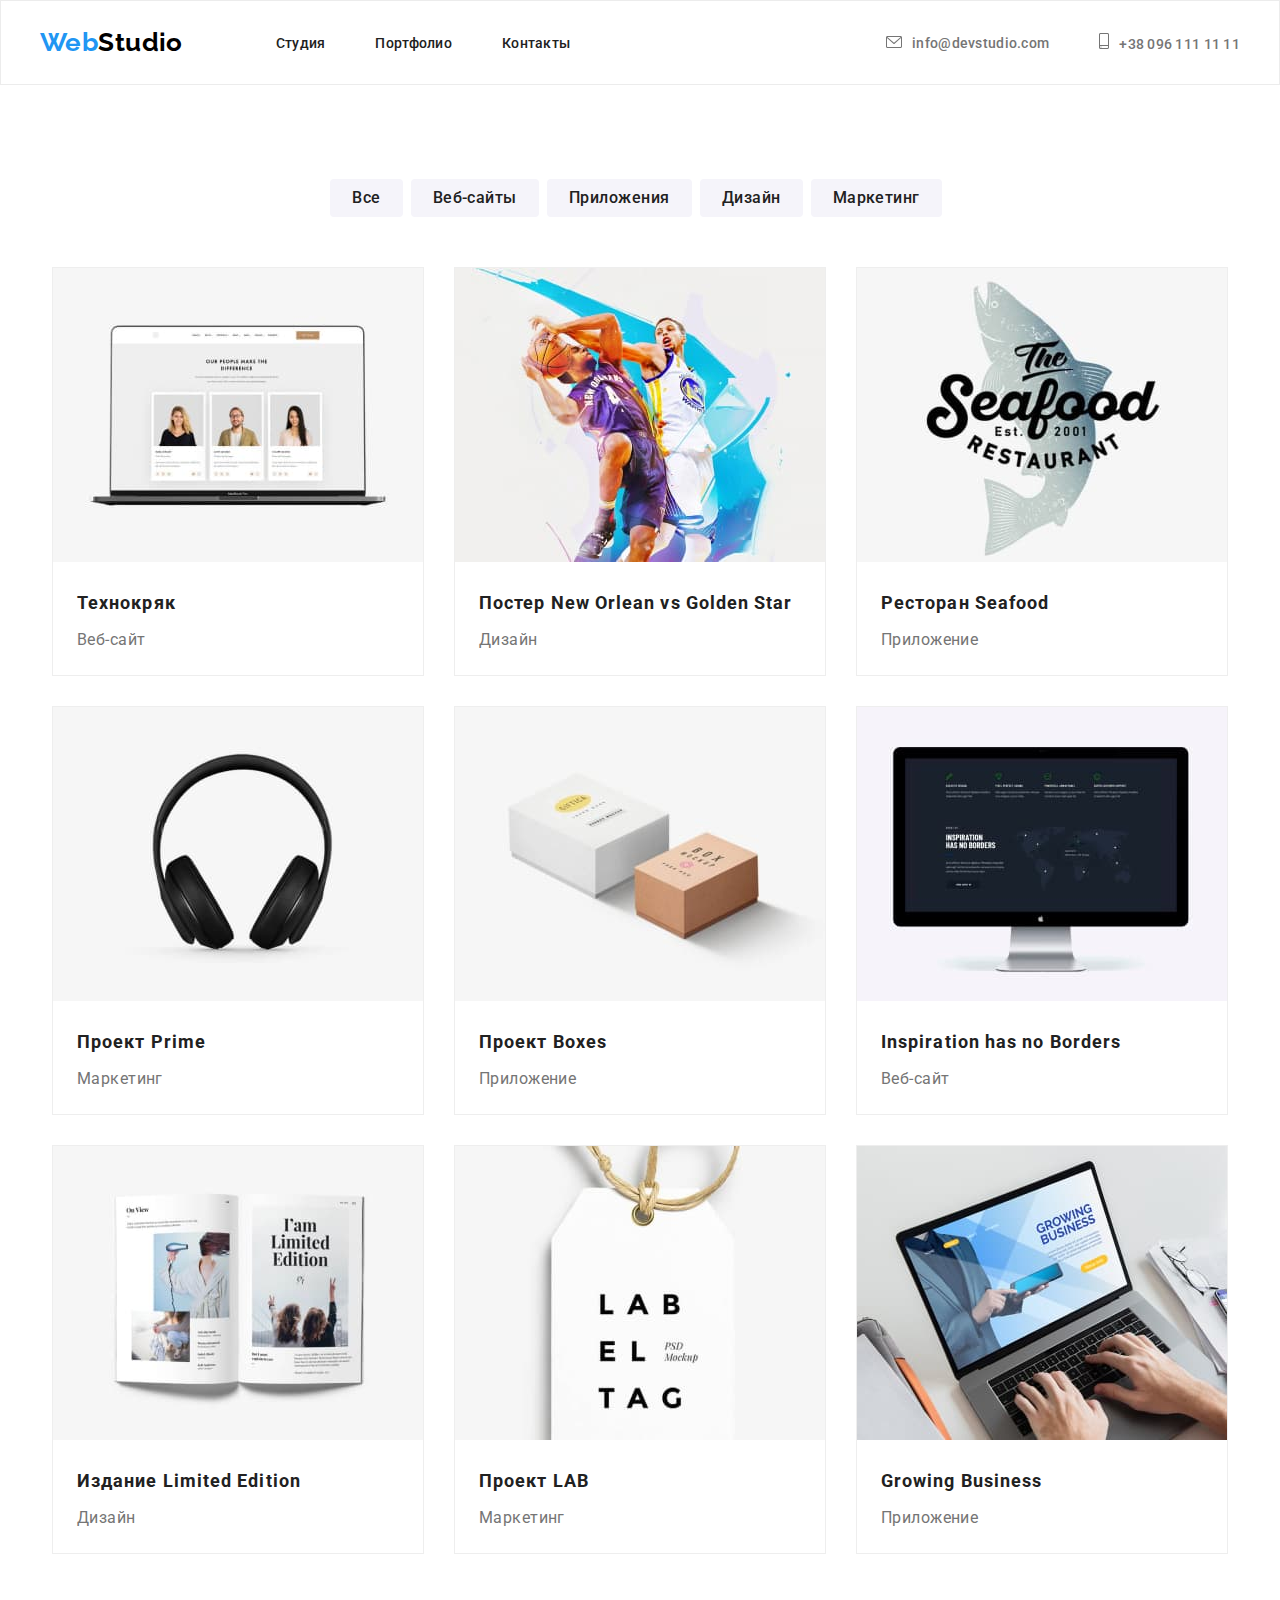
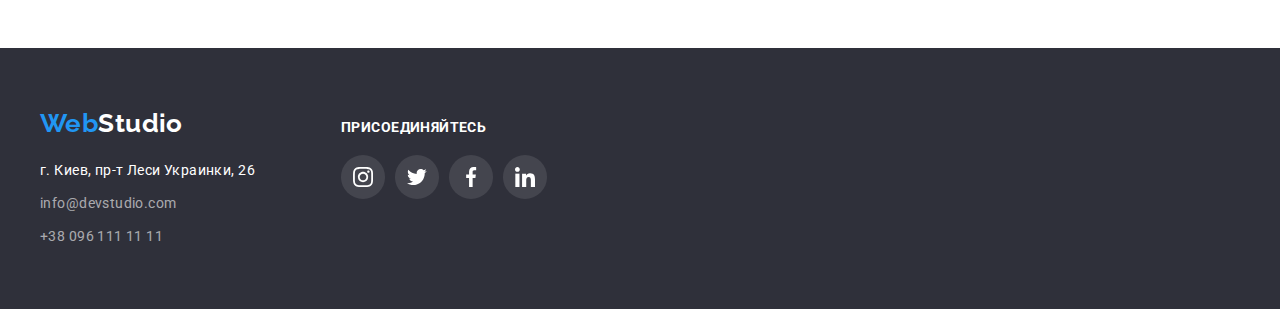
==== portfolio.html @ c5353304 "hw5" ====
<!DOCTYPE html>
<html lang="ru">
    <head>
        <meta charset="UTF-8">
        <meta http-equiv="X-UA-Compatible" content="IE=edge">
        <meta name="viewport" content="width=device-width, initial-scale=1.0">
        <title>Document</title>
        <link rel="preconnect" href="https://fonts.gstatic.com">
        <link rel="preconnect" href="https://fonts.gstatic.com">
        <link href="https://fonts.googleapis.com/css2?family=Raleway:wght@700&family=Roboto:wght@400;500;700;900&display=swap"
            rel="stylesheet">
        <link rel="stylesheet" href="./css/styles.css">
    </head>
    <body class="body">
        <header class="header">
            <div class="container">
                <nav class="main__nav">
                    <a href="/" class="logo"><span class="logo-text">Web</span>Studio</a>
                    <div>
                        <ul class="nav-list list">
                            <li class="nav__list__item">
                                <a href="./index.html" class="link">Студия</a>
                            </li>
                            <li class="nav__list__item">
                                <a href="./portfolio.html" class="link">Портфолио</a>
                            </li>
                            <li class="nav__list__item">
                                <a href="/" class="link">Контакты</a>
                            </li>
                        </ul>
                    </div>
                    <ul class="auth__nav list">
                        <li class="auth__nav__item">
                            <a href="mailto:info@devstudio.com" class="link">
                                <svg class="icon" width="16" height="12">
                                    <use href="./images/icons/sprite.svg#icon-envelope"></use>
                                </svg>info@devstudio.com</a>
                        </li>
                        <li class="auth__nav__item">
                            <a href="tel:+380961111111" class="link">
                                <svg class="icon" width="10" height="16">
                                    <use href="./images/icons/sprite.svg#icon-smartphone"></use>
                                </svg>+38 096 111 11 11</a>
                        </li>
                    </ul>
                </nav>
            </div>
        </header>
        <main>
            <section class="section">
                <div class="container portfolio__list">
                    <h1 class="portfolio-caption">Портфолио</h1>
                    <!-- Filters -->
                    <div>
                        <ul class="button__list">
                            <li class="button__list__item"><button type="button" class="button button__filter">Все</button></li>
                            <li class="button__list__item"><button type="button" class="button button__filter">Веб-сайты</button></li>
                            <li class="button__list__item"><button type="button" class="button button__filter">Приложения</button></li>
                            <li class="button__list__item"><button type="button" class="button button__filter">Дизайн</button></li>
                            <li class="button__list__item"><button type="button" class="button button__filter">Маркетинг</button></li>
                        </ul>
                    </div>
                    <!-- Projects -->
                    <div>
                        <ul class="list project__list">
                            <li class="project__card">
                                <a href="#" class="project__card__img"><img src="./images/prj1.jpg" alt="project1" width="370">
                                <div class="project__card__text">
                                    <h2 class="project__title">Технокряк</h2>
                                    <p class="project__copy">Веб-сайт</p>
                                </div>
                                </a>
                            </li>
                            <li class="project__card">
                                <a href="#" class="project__card__img"><img src="./images/prj2.jpg" alt="project2" width="370">
                                <div class="project__card__text">
                                    <h2 class="project__title">Постер New Orlean vs Golden Star</h2>
                                    <p class="project__copy">Дизайн</p>
                                </div>
                                </a>
                            </li>
                            <li class="project__card">
                                <a href="#" class="project__card__img"><img src="./images/prj3.jpg" alt="project3" width="370">
                                <div class="project__card__text">
                                    <h2 class="project__title">Ресторан Seafood</h2>
                                    <p class="project__copy">Приложение</p>
                                </div>
                                </a>
                            </li>
                            <li class="project__card">
                                <a href="#" class="project__card__img"><img src="./images/prj4.jpg" alt="project4" width="370">
                                <div class="project__card__text">
                                    <h2 class="project__title">Проект Prime</h2>
                                    <p class="project__copy">Маркетинг</p>
                                </div>
                                </a>
                            </li>
                            <li class="project__card">
                                <a href="#" class="project__card__img"><img src="./images/prj5.jpg" alt="project5" width="370">
                                <div class="project__card__text">
                                    <h2 class="project__title">Проект Boxes</h2>
                                    <p class="project__copy">Приложение</p>
                                </div>
                                </a>
                            </li>
                            <li class="project__card">
                                <a href="#" class="project__card__img"><img src="./images/prj6.jpg" alt="project6" width="370">
                                <div class="project__card__text">
                                    <h2 class="project__title">Inspiration has no Borders</h2>
                                    <p class="project__copy">Веб-сайт</p>
                                </div>
                                </a>
                            </li>
                            <li class="project__card">
                                <a href="#" class="project__card__img"><img src="./images/prj7.jpg" alt="project7" width="370">
                                <div class="project__card__text">
                                    <h2 class="project__title">Издание Limited Edition</h2>
                                    <p class="project__copy">Дизайн</p>
                                </div>
                                </a>
                            </li>
                            <li class="project__card">
                                <a href="#" class="project__card__img"><img src="./images/prj8.jpg" alt="project8" width="370">
                                <div class="project__card__text">
                                    <h2 class="project__title">Проект LAB</h2>
                                    <p class="project__copy">Маркетинг</p>
                                </div>
                                </a>
                            </li>
                            <li class="project__card">
                                <a href="#" class="project__card__img"><img src="./images/prj9.jpg" alt="project9" width="370">
                                <div class="project__card__text">
                                    <h2 class="project__title">Growing Business</h2>
                                    <p class="project__copy">Приложение</p>
                                </div>
                                </a>
                            </li>
                        </ul>
                    </div>
                </div>
            </section>
        </main>
        <footer class="footer">
            <div class="container footer-container">
                <div class="footer-address">
                    <div class="logo-footer-content">
                        <a href="/" class="logo-footer">Web<span class="studio">Studio</span></a>
                    </div>
                    <address>
                        <ul class="list">
                            <li class="address address-list">г. Киев, пр-т Леси Украинки, 26</li>
                            <li class="address-list"><a href="mailto:info@devstudio.com" class="link">info@devstudio.com</a>
                            </li>
                            <li class="address-list"><a href="tel:+380961111111" class="link">+38 096 111 11 11</a></li>
                        </ul>
                    </address>
                </div>
                <div class="footer-icons">
                    <p class="footer-title">присоединяйтесь</p>
                    <ul class="footer-list">
                        <li class="footer-item">
                            <a class="footer-link" href="">
                                <svg width="20" height="20" class="ft-icon">
                                    <use href="./images/icons/sprite.svg#icon-instagram"></use>
                                </svg>
                            </a>
                        </li>
                        <li class="footer-item">
                            <a class="footer-link" href="">
                                <svg width="20" height="20" class="ft-icon">
                                    <use href="./images/icons/sprite.svg#icon-twitter"></use>
                                </svg>
                            </a>
                        </li>
                        <li class="footer-item">
                            <a class="footer-link" href="">
                                <svg width="20" height="20" class="ft-icon">
                                    <use href="./images/icons/sprite.svg#icon-facebook"></use>
                                </svg>
                            </a>
                        </li>
                        <li class="footer-item">
                            <a class="footer-link" href="">
                                <svg width="20" height="20" class="ft-icon">
                                    <use href="./images/icons/sprite.svg#icon-linkedin1"></use>
                                </svg>
                            </a>
                        </li>
                    </ul>
                </div>
            </div>
        </footer>
    </body>
</html>
---- css/styles.css ----
:root {
  --pretty-color: #2196f3;
  --while-color: #212121;
  --white-color: #ffffff;
  --grey-color: #757575;
  --dark-grey: #2f303a;
  --soft-grey: #f5f4fa;
  --icons-grey: #afb1b8;
  --black-logo: #000000;
  --card-border-color: #eeeeee;
  --main-font: "Roboto", sans-serif;
  --logo-font: "Raleway", sans-serif;
}
/* --icons-color: rgba(175, 177, 184, 1); */
* {
  margin: 0;
  padding: 0;
  list-style: none;
}

body {
  font-family: var(--main-font);
  font-style: normal;
  color: var(--grey-color);
  font-weight: normal;
  font-size: 14px;
  letter-spacing: 0.03em;
  margin-left: auto;
  margin-right: auto;
}

a {
  text-decoration: none;
}

ul {
  list-style: none;
  padding: 0;
  margin: 0;
}

h1,
h2,
h3,
h4 {
  margin: 0;
}

p {
  margin: 0;
}
.container {
  margin: 0 auto;
  width: 1200px;
  padding-left: 15px;
  padding-right: 15px;
}
.section {
  padding: 94px 0;
}

.link {
  color: inherit;
  text-decoration: none;
}

.list {
  list-style: none;
}

/* Header */

.header {
  border: 1px solid #ececec;
}

.main__nav {
  display: flex;
  align-items: center;
}

.auth__nav {
  display: flex;
  margin-left: auto;
}
.nav-list {
  display: flex;
  margin-right: 0;
}

.nav__list__item {
  margin-right: 50px;
  padding-top: 32px;
  padding-bottom: 32px;
}
.nav__list__item:last-child {
  margin-right: 0;
}

/* .nav-list .link .current {
  color: var(--pretty-color);
  position: relative;
} */

/* .nav__list__item {
  display: inline-block;
  font-weight: 500;
  font-size: 14px;
  line-height: 1.14;
  letter-spacing: 0.02em;
  color: var(--while-color);
  padding: 30px 0;
  transition: color 250ms cubic-bezier(0.4, 0, 0.2, 1);
  position: relative;
} */

/* .current {
  color: var(--pretty-color);
}
.current::after {
  position: absolute;
  left: 0;
  bottom: -4%;
  content: "";
  width: 100%;
  border: 2px solid;
  border-radius: 2px;
  background-color: var(--pretty-color);
} */

.nav-list,
.auth__nav {
  font-size: 14px;
  line-height: 1.143;
  font-weight: 500;
  letter-spacing: 0.02em;
}

.nav-list .link {
  color: var(--while-color);
  padding-top: 32px;
  padding-bottom: 32px;
}

.auth__nav .link {
  color: inherit;
  padding-top: 32px;
  padding-bottom: 32px;
}

.auth__nav .list {
  align-items: center;
  justify-content: center;
}

.auth__nav .auth__nav__item + .auth__nav__item {
  margin-left: 50px;
}

.auth__nav__item {
  display: flex;
  align-items: center;
  justify-content: center;
}

.header .link:hover,
.header .link:focus {
  color: var(--pretty-color);
}

.logo {
  font-family: Raleway;
  font-weight: bold;
  font-size: 26px;
  line-height: 1.192;
  color: var(--black-logo);
  text-decoration: none;

  padding-right: 93px;
  padding-top: 24px;
  padding-bottom: 25px;
}

.logo-text {
  color: var(--pretty-color);
}

.icon {
  fill: currentColor;
  margin-right: 10px;
}

.link {
  position: relative;
}

.nav__list__item .link .current {
  color: #2196f3;
}
.link .current {
  color: var(--pretty-color);
}

.current::after {
  position: absolute;
  content: "";
  bottom: 0;
  left: 0;
  height: 4px;
  width: 100%;
  background-color: var(--pretty-color);
  border-radius: 2px;
}

/* .nav-list a {
  position: relative;
}

.current {
  color: var(--pretty-color);
}
.current::after {
  position: absolute;
  left: 0;
  bottom: -1%;
  content: "";
  width: 100%;
  border: 2px solid;
  border-radius: 2px;
  background-color: var(--pretty-color);
} */

/* Header */

/* Hero */

.hero {
  background-color: var(--dark-grey);
  background-image: linear-gradient(
      to right,
      rgba(48, 58, 47, 0.4),
      rgba(47, 48, 58, 0.4)
    ),
    url("../images/herobackground.jpg");
  text-align: center;
  padding: 200px 0;
  max-width: 1600px;
  margin-right: auto;
  margin-left: auto;
}

.hero__caption {
  margin-bottom: 30px;
  font-weight: 900;
  font-size: 44px;
  line-height: 1.364;
  text-align: center;
  letter-spacing: 0.06em;
  text-transform: uppercase;

  color: var(--white-color);
}

.button {
  color: inherit;
  font-family: inherit;
  font-style: inherit;
  background-color: transparent;
  border: none;
  cursor: pointer;
  padding: 10px 10px;
}

.button-hero {
  font-weight: 700;
  font-size: 16px;
  line-height: 1.875;
  letter-spacing: 0.06em;
  color: var(--white-color);
  border-radius: 4px;
  background-color: var(--pretty-color);
  display: inline-block;
  padding: 10px 32px;
}

.button-hero:hover,
.button-hero:focus {
  background-color: var(--pretty-color);
}

/* Hero */

/* Features */

.caption {
  margin-bottom: 50px;
  font-size: 36px;
  line-height: 1.667;
  color: var(--while-color);
  text-align: center;
}

.feature__list__main {
  display: flex;
  margin-left: auto;
  margin-right: auto;
}

.feature__list {
  width: 270px;
  margin-right: 30px;
}
.feature__list:nth-child(4) {
  margin-right: 0;
}

.feature__cont__icon {
  width: 270px;
  height: 120px;
  border-radius: 4px;
  margin-bottom: 30px;
  display: flex;
  justify-content: center;
  align-items: center;
  flex-direction: row;
  background: var(--soft-grey);
}

.feature__icon {
  width: 70px;
  height: 70px;
}

.feature__list__item {
  font-weight: bold;
  font-size: 14px;
  line-height: 1.143;
  text-transform: uppercase;
  letter-spacing: 0.03em;
  color: var(--while-color);
}
.feature__list__text {
  margin-top: 10px;
  font-weight: normal;
  font-size: 14px;
  line-height: 1.714;
  letter-spacing: 0.03em;
}
.features-caption {
  display: none;
}
/* Features */

/* Our work*/
.our-work-section {
  padding-top: 0;
  padding-bottom: 94px;
}

.our-work-item {
  display: flex;
  margin-left: 0;
}

.our-work-list {
  display: block;
}

.our-work-list:not(:last-child) {
  margin-right: 30px;
}

/* Our-work */

/* Our Team */
.our-team-section {
  background: var(--soft-grey);
}

.team__list {
  display: flex;
  background: var(--soft-grey);
}

.team__card:not(:last-child) {
  margin-right: 30px;
}

.card__title {
  margin-bottom: 10px;
  font-weight: 500;
  font-size: 16px;
  line-height: 1.188;
  text-align: center;
  color: var(--while-color);
}
.team__card {
  background: var(--white-color);
  box-shadow: 0px 1px 3px rgba(0, 0, 0, 0.12), 0px 1px 1px rgba(0, 0, 0, 0.14),
    0px 2px 1px rgba(0, 0, 0, 0.2);
  border-radius: 0px 0px 4px 4px;
}

.card__copy {
  font-size: 16px;
  line-height: 1.188;
  text-align: center;
  color: var(--grey-color);
}

.card__text {
  padding-top: 30px;
}

.our-team-icon {
  display: flex;
  justify-content: center;
  margin-top: 16px;
  padding-bottom: 30px;
  padding-left: 32px;
  padding-right: 32px;
}

.our-team-icon-item {
  fill: #afb1b8;
  justify-content: center;
  align-items: center;
  width: 44px;
  height: 44px;
  border-radius: 50%;
  cursor: pointer;
}

.our-team-icon-item:not(:last-child) {
  margin-right: 10px;
}

.icon-link {
  width: 44px;
  height: 44px;
  padding: 12px;
  border-radius: 50%;
  display: flex;
  justify-content: center;
  align-items: center;
}

.icon-link-item {
  width: 20px;
  height: 20px;
  fill: rgb(175 177 184);
}

.team-icon {
  width: 20px;
  height: 20px;
  fill: var(--icons-color);
}

.our-team-icon .icon-link:hover,
.our-team-icon .icon-link:focus {
  background-color: var(--pretty-color);
  fill: var(--white-color);
}

/* Our Team */

/* Regular clients */
.clients-list {
  display: flex;
  justify-content: center;
  align-items: center;
}

.clients-list-item {
  width: 170px;
  height: 98px;
  margin-right: 30px;
}

.clients-list-item:last-child {
  margin-right: 0;
}

.clients-list-link {
  display: flex;
  fill: var(--icons-grey);
  border: 1px solid #afb1b8;
  border-radius: 4px;
}

.client-logo {
  fill: var(--icons-grey);
  width: 106px;
  margin: 16px 32px;
}

.clients-list-link:hover,
.clients-list-link:focus {
  border-color: var(--pretty-color);
}

.clients-list-item a:hover svg,
.clients-list-item a:focus svg {
  color: var(--pretty-color);
  fill: var(--pretty-color);
}

/* Regular clients */

/* Footer */

.footer {
  background: var(--dark-grey);
  padding-top: 60px;
  padding-bottom: 60px;
  display: block;
}

.footer-container {
  display: flex;
  align-items: baseline;
}

.footer-address {
  display: block;
  width: 231px;
}

.logo-footer {
  font-family: Raleway;
  font-weight: bold;
  font-size: 26px;
  line-height: 31px;
  color: var(--pretty-color);
  text-decoration: none;
}
.logo-footer-content {
  margin-bottom: 20px;
}

.address-list {
  margin-bottom: 9px;
}

.address-list:last-child {
  margin-bottom: 0;
}

.studio {
  color: var(--white-color);
}

.address {
  font-style: normal;
  line-height: 1.714;
  color: var(--white-color);
}

.footer .link {
  font-style: normal;
  font-weight: normal;
  font-size: 14px;
  line-height: 1.714;
  color: rgba(255, 255, 255, 0.6);
}

.footer-icons .footer-title {
  font-weight: bold;
  font-size: 14px;
  line-height: 1.142;
  letter-spacing: 0.03em;
  text-transform: uppercase;
  color: var(--white-color);
}

.footer-icons .footer-list {
  display: flex;
  margin-top: 20px;
  width: 206px;
}

.footer-icons {
  margin-left: 70px;
}

.footer-link {
  background: rgba(255, 255, 255, 0.1);
}

.footer-item:not(:last-child) {
  margin-right: 10px;
}

.footer-icons .footer-link {
  display: flex;
  justify-content: center;
  align-items: center;
  width: 44px;
  height: 44px;
  border-radius: 50%;
}
.ft-icon {
  fill: var(--white-color);
}

.footer-list .footer-link:hover,
.footer-list .footer-link:focus {
  background-color: var(--pretty-color);
}

/* Footer */

/* portfolio */
.portfolio-caption {
  display: none;
}

/* filters */

.button__list {
  display: flex;
  justify-content: center;
  flex-wrap: wrap;
  margin-bottom: 50px;
}
.button__list__item {
  margin-right: 8px;
}

.button__list:nth-child(3n) {
  margin-right: 0;
}

.button__filter {
  padding: 6px 22px;
  font-weight: 500;
  font-size: 16px;
  line-height: 1.625;
  letter-spacing: 0.03em;
  background-color: var(--soft-grey);
  border-radius: 4px;
  color: var(--while-color);
}

.button__filter:hover,
.button__filter:focus {
  color: var(--white-color);
  background-color: var(--pretty-color);
  box-shadow: 0px 3px 1px rgba(0, 0, 0, 0.1), 0px 1px 2px rgba(0, 0, 0, 0.08),
    0px 2px 2px rgba(0, 0, 0, 0.12);
  filter: drop-shadow(0px 4px 4px rgba(0, 0, 0, 0.25));
}

/* Filters */

/* projects */

.project__list {
  display: flex;
  flex-wrap: wrap;
  justify-content: center;
}
.project__card {
  width: 370px;
  margin-right: 30px;
  margin-bottom: 30px;
  background: var(--white-color);
  border: 1px solid var(--card-border-color);
}
.project__card:hover,
.project__card:focus {
  box-shadow: 0px 1px 1px rgba(0, 0, 0, 0.12), 0px 4px 4px rgba(0, 0, 0, 0.06),
    1px 4px 6px rgba(0, 0, 0, 0.16);
}

.project__card:nth-child(-n + 3) {
  margin-top: 0;
}

.project__card:nth-child(3n) {
  margin-right: 0;
}

.project__card:nth-last-child(-n + 3) {
  margin-bottom: 0;
}

.project__title {
  font-weight: bold;
  font-size: 18px;
  line-height: 2;
  letter-spacing: 0.06em;
  color: var(--while-color);
}

.project__copy {
  margin-top: 4px;
  font-size: 16px;
  line-height: 1.875;
  color: var(--grey-color);
}

.project__card__text {
  align-items: center;
  padding: 20px 24px;
}

/* projects */

/* portfolio */
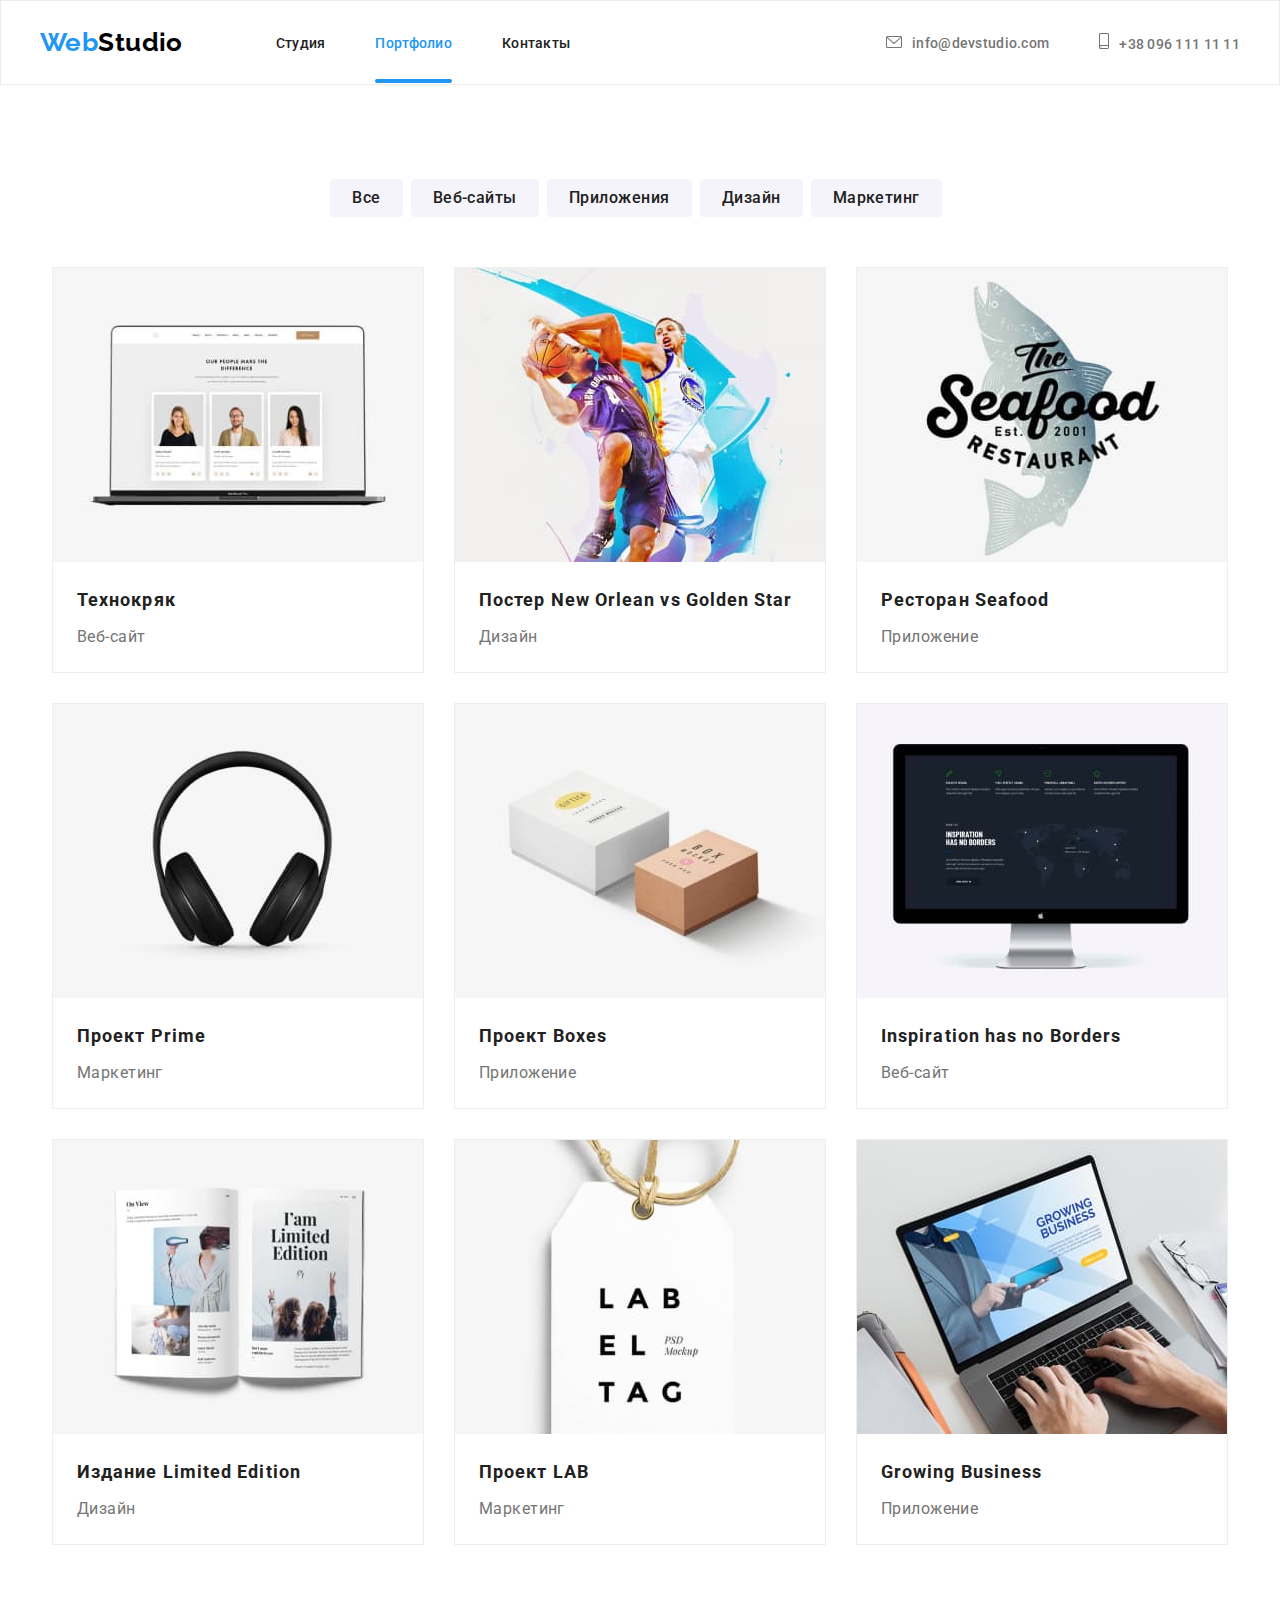
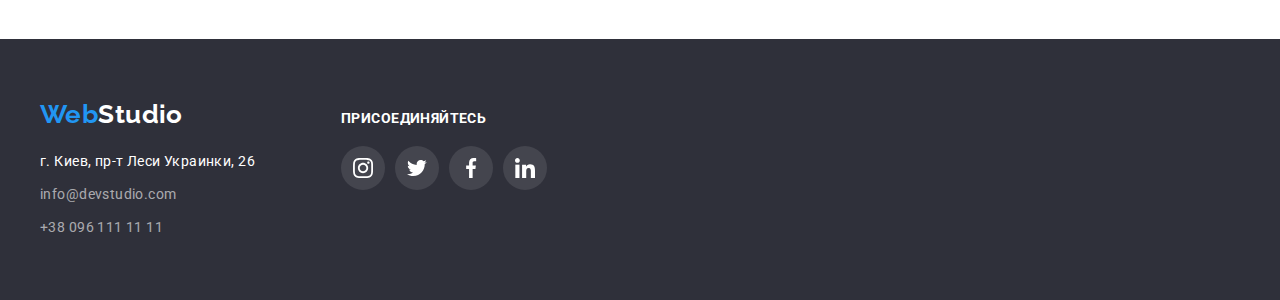
==== commit d63aaaec: "hw5" ====
--- a/portfolio.html
+++ b/portfolio.html
@@ -22,7 +22,7 @@
                                 <a href="./index.html" class="link">Студия</a>
                             </li>
                             <li class="nav__list__item">
-                                <a href="./portfolio.html" class="link">Портфолио</a>
+                                <a href="./portfolio.html" class="link current">Портфолио</a>
                             </li>
                             <li class="nav__list__item">
                                 <a href="/" class="link">Контакты</a>
@@ -64,15 +64,31 @@
                     <div>
                         <ul class="list project__list">
                             <li class="project__card">
-                                <a href="#" class="project__card__img"><img src="./images/prj1.jpg" alt="project1" width="370">
-                                <div class="project__card__text">
-                                    <h2 class="project__title">Технокряк</h2>
-                                    <p class="project__copy">Веб-сайт</p>
-                                </div>
-                                </a>
-                            </li>
-                            <li class="project__card">
-                                <a href="#" class="project__card__img"><img src="./images/prj2.jpg" alt="project2" width="370">
+                                <a href="#" class="project__link">
+                                    <div class="box">
+                                        <img src="./images/prj1.jpg" alt="project1" width="370">
+                                        <div class="overlay">
+                                            <p class="overlay-text">Технокряк это современная площадка распространения коронавируса. Компании используют эту
+                                                        платформу для цифрового
+                                                        шпионажа и атак на защищённые сервера конкурентов.</p>
+                                        </div>
+                                    </div>
+                                    <div class="project__card__text">
+                                        <h2 class="project__title">Технокряк</h2>
+                                        <p class="project__copy">Веб-сайт</p>
+                                    </div>
+                                </a>
+                            </li>
+                            <li class="project__card">
+                                <a href="#" class="project__link">
+                                    <div class="box">
+                                    <img src="./images/prj2.jpg" alt="project2" width="370">
+                                    <div class="overlay">
+                                        <p class="overlay-text">Технокряк это современная площадка распространения коронавируса. Компании используют эту
+                                            платформу для цифрового
+                                            шпионажа и атак на защищённые сервера конкурентов.</p>
+                                    </div>
+                                </div>
                                 <div class="project__card__text">
                                     <h2 class="project__title">Постер New Orlean vs Golden Star</h2>
                                     <p class="project__copy">Дизайн</p>
@@ -80,7 +96,14 @@
                                 </a>
                             </li>
                             <li class="project__card">
-                                <a href="#" class="project__card__img"><img src="./images/prj3.jpg" alt="project3" width="370">
+                                <a href="#" class="project__link"><div class="box">
+                                    <img src="./images/prj3.jpg" alt="project3" width="370">
+                                    <div class="overlay">
+                                        <p class="overlay-text">Технокряк это современная площадка распространения коронавируса. Компании используют эту
+                                            платформу для цифрового
+                                            шпионажа и атак на защищённые сервера конкурентов.</p>
+                                    </div>
+                                </div>
                                 <div class="project__card__text">
                                     <h2 class="project__title">Ресторан Seafood</h2>
                                     <p class="project__copy">Приложение</p>
@@ -88,7 +111,14 @@
                                 </a>
                             </li>
                             <li class="project__card">
-                                <a href="#" class="project__card__img"><img src="./images/prj4.jpg" alt="project4" width="370">
+                                <a href="#" class="project__link"><div class="box">
+                                    <img src="./images/prj4.jpg" alt="project4" width="370">
+                                    <div class="overlay">
+                                        <p class="overlay-text">Технокряк это современная площадка распространения коронавируса. Компании используют эту
+                                            платформу для цифрового
+                                            шпионажа и атак на защищённые сервера конкурентов.</p>
+                                    </div>
+                                </div>
                                 <div class="project__card__text">
                                     <h2 class="project__title">Проект Prime</h2>
                                     <p class="project__copy">Маркетинг</p>
@@ -96,7 +126,14 @@
                                 </a>
                             </li>
                             <li class="project__card">
-                                <a href="#" class="project__card__img"><img src="./images/prj5.jpg" alt="project5" width="370">
+                                <a href="#" class="project__link"><div class="box">
+                                    <img src="./images/prj5.jpg" alt="project5" width="370">
+                                    <div class="overlay">
+                                        <p class="overlay-text">Технокряк это современная площадка распространения коронавируса. Компании используют эту
+                                            платформу для цифрового
+                                            шпионажа и атак на защищённые сервера конкурентов.</p>
+                                    </div>
+                                </div>
                                 <div class="project__card__text">
                                     <h2 class="project__title">Проект Boxes</h2>
                                     <p class="project__copy">Приложение</p>
@@ -104,7 +141,14 @@
                                 </a>
                             </li>
                             <li class="project__card">
-                                <a href="#" class="project__card__img"><img src="./images/prj6.jpg" alt="project6" width="370">
+                                <a href="#" class="project__link"><div class="box">
+                                    <img src="./images/prj6.jpg" alt="project6" width="370">
+                                    <div class="overlay">
+                                        <p class="overlay-text">Технокряк это современная площадка распространения коронавируса. Компании используют эту
+                                            платформу для цифрового
+                                            шпионажа и атак на защищённые сервера конкурентов.</p>
+                                    </div>
+                                </div>
                                 <div class="project__card__text">
                                     <h2 class="project__title">Inspiration has no Borders</h2>
                                     <p class="project__copy">Веб-сайт</p>
@@ -112,7 +156,14 @@
                                 </a>
                             </li>
                             <li class="project__card">
-                                <a href="#" class="project__card__img"><img src="./images/prj7.jpg" alt="project7" width="370">
+                                <a href="#" class="project__link"><div class="box">
+                                    <img src="./images/prj7.jpg" alt="project7" width="370">
+                                    <div class="overlay">
+                                        <p class="overlay-text">Технокряк это современная площадка распространения коронавируса. Компании используют эту
+                                            платформу для цифрового
+                                            шпионажа и атак на защищённые сервера конкурентов.</p>
+                                    </div>
+                                </div>
                                 <div class="project__card__text">
                                     <h2 class="project__title">Издание Limited Edition</h2>
                                     <p class="project__copy">Дизайн</p>
@@ -120,7 +171,14 @@
                                 </a>
                             </li>
                             <li class="project__card">
-                                <a href="#" class="project__card__img"><img src="./images/prj8.jpg" alt="project8" width="370">
+                                <a href="#" class="project__link"><div class="box">
+                                    <img src="./images/prj8.jpg" alt="project8" width="370">
+                                    <div class="overlay">
+                                        <p class="overlay-text">Технокряк это современная площадка распространения коронавируса. Компании используют эту
+                                            платформу для цифрового
+                                            шпионажа и атак на защищённые сервера конкурентов.</p>
+                                    </div>
+                                </div>
                                 <div class="project__card__text">
                                     <h2 class="project__title">Проект LAB</h2>
                                     <p class="project__copy">Маркетинг</p>
@@ -128,7 +186,14 @@
                                 </a>
                             </li>
                             <li class="project__card">
-                                <a href="#" class="project__card__img"><img src="./images/prj9.jpg" alt="project9" width="370">
+                                <a href="#" class="project__link"><div class="box">
+                                    <img src="./images/prj9.jpg" alt="project9" width="370">
+                                    <div class="overlay">
+                                        <p class="overlay-text">Технокряк это современная площадка распространения коронавируса. Компании используют эту
+                                            платформу для цифрового
+                                            шпионажа и атак на защищённые сервера конкурентов.</p>
+                                    </div>
+                                </div>
                                 <div class="project__card__text">
                                     <h2 class="project__title">Growing Business</h2>
                                     <p class="project__copy">Приложение</p>
@@ -190,5 +255,6 @@
                 </div>
             </div>
         </footer>
+        <script src="./js/modal.js"></script>
     </body>
 </html>--- a/css/styles.css
+++ b/css/styles.css
@@ -166,6 +166,8 @@
 .header .link:hover,
 .header .link:focus {
   color: var(--pretty-color);
+  transition: color 250ms cubic-bezier(0.4, 0, 0.2, 1),
+    background-color 250ms cubic-bezier(0.4, 0, 0.2, 1);
 }
 
 .logo {
@@ -194,10 +196,7 @@
   position: relative;
 }
 
-.nav__list__item .link .current {
-  color: #2196f3;
-}
-.link .current {
+.nav__list__item .link.current {
   color: var(--pretty-color);
 }
 
@@ -211,24 +210,6 @@
   background-color: var(--pretty-color);
   border-radius: 2px;
 }
-
-/* .nav-list a {
-  position: relative;
-}
-
-.current {
-  color: var(--pretty-color);
-}
-.current::after {
-  position: absolute;
-  left: 0;
-  bottom: -1%;
-  content: "";
-  width: 100%;
-  border: 2px solid;
-  border-radius: 2px;
-  background-color: var(--pretty-color);
-} */
 
 /* Header */
 
@@ -286,6 +267,58 @@
 .button-hero:hover,
 .button-hero:focus {
   background-color: var(--pretty-color);
+  transition: color 250ms cubic-bezier(0.4, 0, 0.2, 1),
+    background-color 250ms cubic-bezier(0.4, 0, 0.2, 1);
+}
+
+.backdrop {
+  position: fixed;
+  top: 0;
+  left: 0;
+  width: 100%;
+  height: 100%;
+  background: rgba(0, 0, 0, 0.2);
+  z-index: 2;
+  opacity: 1;
+  transition: opacity 250ms cubic-bezier(0.4, 0, 0.2, 1),
+    visibility 500ms cubic-bezier(0.075, 0.82, 0.165, 1);
+}
+
+.modal {
+  position: absolute;
+  top: 50%;
+  left: 50%;
+  transform: translate(-50%, -50%);
+  width: 528px;
+  height: 581px;
+  background-color: var(--white-color);
+  padding: 9px;
+}
+
+.backdrop.is-hidden {
+  visibility: hidden;
+  pointer-events: none;
+  opacity: 0;
+}
+
+.close-button {
+  position: absolute;
+  right: 8px;
+  top: 8px;
+  display: flex;
+  justify-content: center;
+  align-items: center;
+  width: 30px;
+  height: 30px;
+  border: 1px solid rgba(0, 0, 0, 0.1);
+  border-radius: 50%;
+  cursor: pointer;
+  background-color: var(--background-color);
+  transition: border-color 250ms cubic-bezier(0.4, 0, 0.2, 1);
+}
+
+.close {
+  fill: var(--while-color);
 }
 
 /* Hero */
@@ -364,12 +397,36 @@
 
 .our-work-list {
   display: block;
+  position: relative;
 }
 
 .our-work-list:not(:last-child) {
   margin-right: 30px;
 }
 
+.our-work-img {
+  display: block;
+}
+
+.proccess.text {
+  font-weight: 700;
+  font-size: 14px;
+  line-height: 1.14;
+  text-align: center;
+  text-transform: uppercase;
+  position: absolute;
+  left: 0;
+  bottom: 0;
+  width: 100%;
+  height: 70px;
+  display: flex;
+  justify-content: center;
+  align-items: center;
+  padding-left: 15px;
+  padding-right: 15px;
+  color: var(--white-color);
+  background-color: rgba(47, 48, 58, 0.8);
+}
 /* Our-work */
 
 /* Our Team */
@@ -461,6 +518,8 @@
 .our-team-icon .icon-link:focus {
   background-color: var(--pretty-color);
   fill: var(--white-color);
+  transition: color 250ms cubic-bezier(0.4, 0, 0.2, 1),
+    background-color 250ms cubic-bezier(0.4, 0, 0.2, 1);
 }
 
 /* Our Team */
@@ -498,12 +557,16 @@
 .clients-list-link:hover,
 .clients-list-link:focus {
   border-color: var(--pretty-color);
+  transition: color 250ms cubic-bezier(0.4, 0, 0.2, 1),
+    background-color 250ms cubic-bezier(0.4, 0, 0.2, 1);
 }
 
 .clients-list-item a:hover svg,
 .clients-list-item a:focus svg {
   color: var(--pretty-color);
   fill: var(--pretty-color);
+  transition: color 250ms cubic-bezier(0.4, 0, 0.2, 1),
+    background-color 250ms cubic-bezier(0.4, 0, 0.2, 1);
 }
 
 /* Regular clients */
@@ -607,6 +670,8 @@
 .footer-list .footer-link:hover,
 .footer-list .footer-link:focus {
   background-color: var(--pretty-color);
+  transition: color 250ms cubic-bezier(0.4, 0, 0.2, 1),
+    background-color 250ms cubic-bezier(0.4, 0, 0.2, 1);
 }
 
 /* Footer */
@@ -650,6 +715,8 @@
   box-shadow: 0px 3px 1px rgba(0, 0, 0, 0.1), 0px 1px 2px rgba(0, 0, 0, 0.08),
     0px 2px 2px rgba(0, 0, 0, 0.12);
   filter: drop-shadow(0px 4px 4px rgba(0, 0, 0, 0.25));
+  transition: color 250ms cubic-bezier(0.4, 0, 0.2, 1),
+    background-color 250ms cubic-bezier(0.4, 0, 0.2, 1);
 }
 
 /* Filters */
@@ -672,6 +739,8 @@
 .project__card:focus {
   box-shadow: 0px 1px 1px rgba(0, 0, 0, 0.12), 0px 4px 4px rgba(0, 0, 0, 0.06),
     1px 4px 6px rgba(0, 0, 0, 0.16);
+  transition: color 250ms cubic-bezier(0.4, 0, 0.2, 1),
+    background-color 250ms cubic-bezier(0.4, 0, 0.2, 1);
 }
 
 .project__card:nth-child(-n + 3) {
@@ -706,6 +775,49 @@
   padding: 20px 24px;
 }
 
+.box {
+  position: relative;
+  overflow: hidden;
+}
+
+img {
+  display: block;
+  max-width: 370px;
+}
+
+.overlay {
+  position: absolute;
+  content: "";
+  top: 0;
+  left: 0;
+  width: 370px;
+  height: 294px;
+  background-color: rgba(33, 150, 243, 0.9);
+  transform: translateY(100%);
+  transition: transform 250ms cubic-bezier(0.4, 0, 0.2, 1);
+}
+
+.overlay-text {
+  position: absolute;
+  transform: translate(-50%, -50%);
+  top: 50%;
+  left: 50%;
+  display: flex;
+  justify-content: center;
+  width: 322px;
+  height: 168px;
+  align-items: center;
+  margin: 0;
+  color: var(--white-color);
+  font-size: 18px;
+  line-height: 1.56;
+}
+
+.project__link:hover .overlay,
+.project__link:focus .overlay {
+  transform: translateY(0);
+}
+
 /* projects */
 
 /* portfolio */
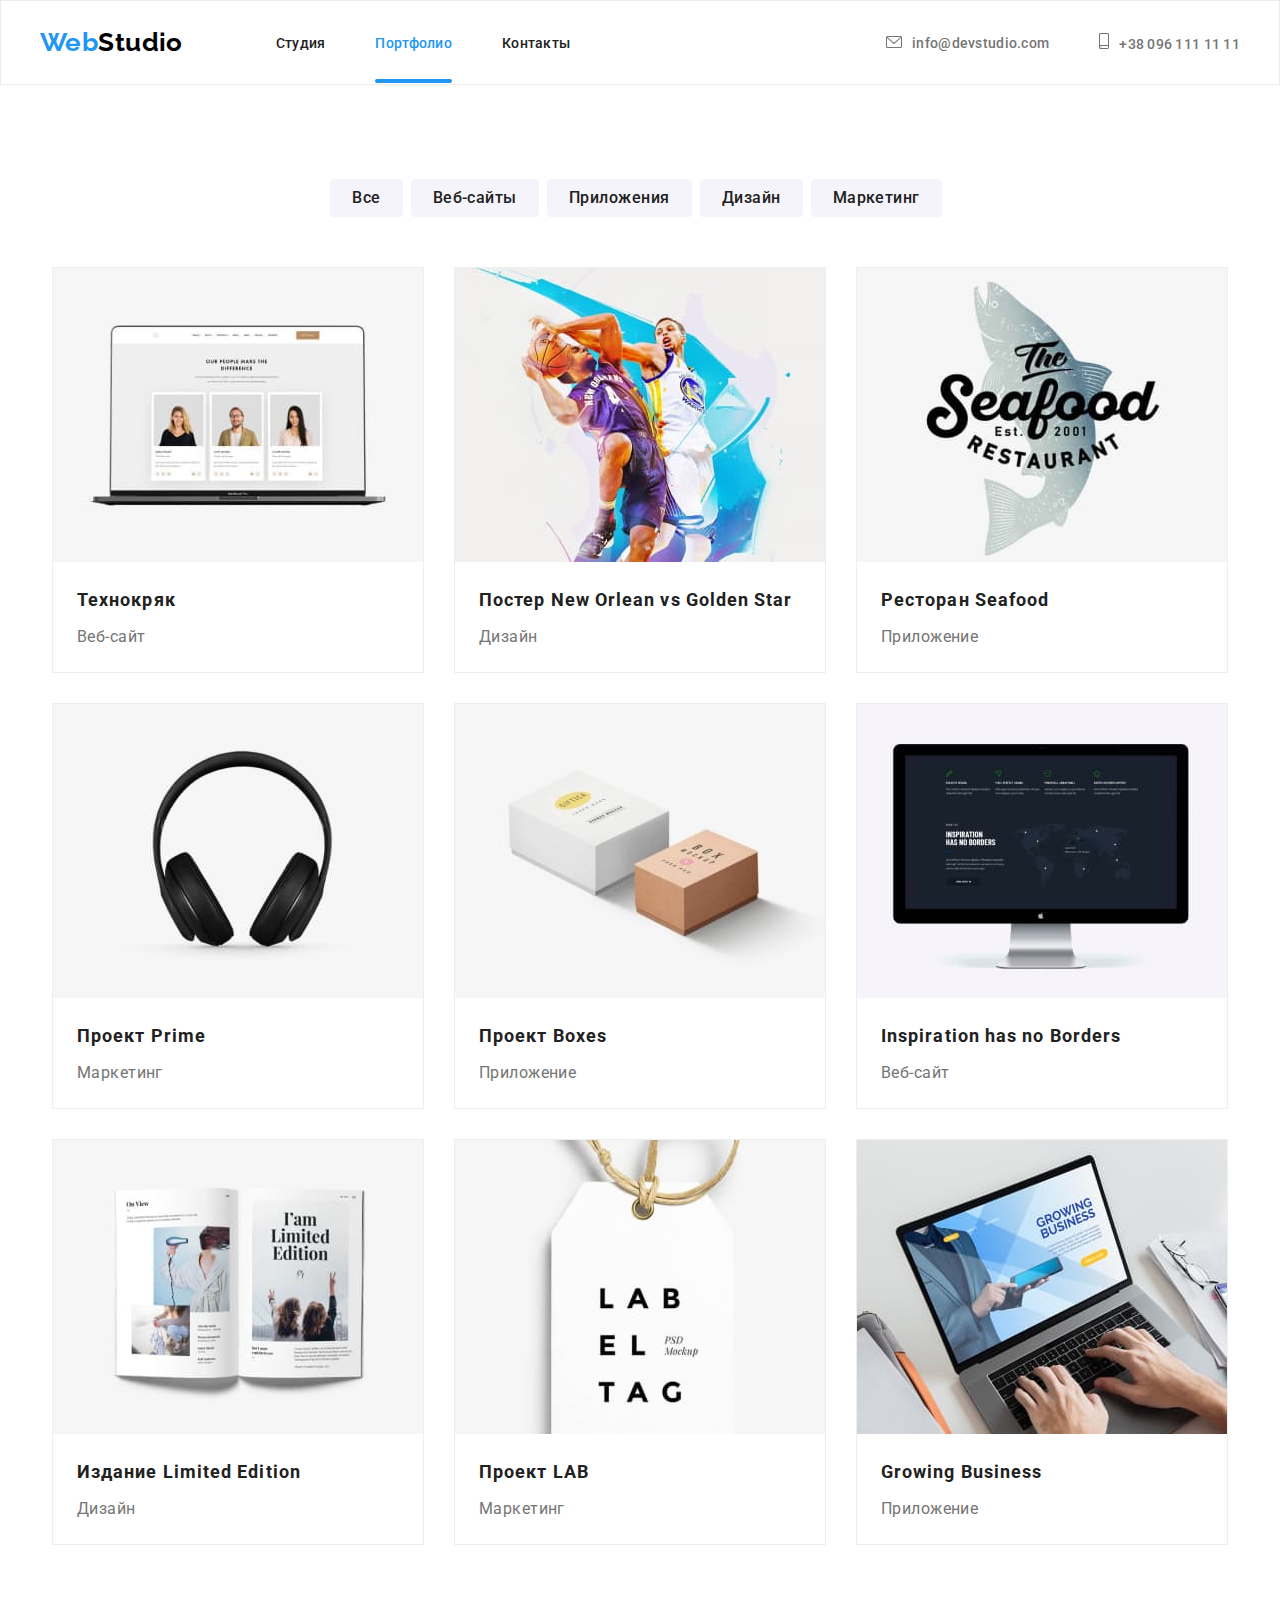
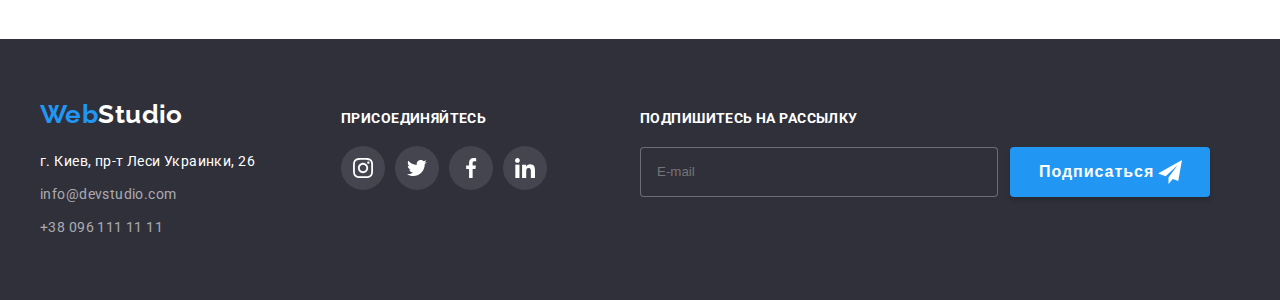
==== commit c939c473: "hw-6" ====
--- a/portfolio.html
+++ b/portfolio.html
@@ -253,6 +253,13 @@
                         </li>
                     </ul>
                 </div>
+                <div class="subscription">
+                    <p>Подпишитесь на рассылку</p>
+                    <form class="form-subscription">
+                        <input class="subscription-mail" type="email" name="email" placeholder="E-mail">
+                        <button class="subscription-btn" type="submit">Подписаться</button>
+                    </form>
+                </div>
             </div>
         </footer>
         <script src="./js/modal.js"></script>
--- a/css/styles.css
+++ b/css/styles.css
@@ -11,7 +11,7 @@
   --main-font: "Roboto", sans-serif;
   --logo-font: "Raleway", sans-serif;
 }
-/* --icons-color: rgba(175, 177, 184, 1); */
+
 * {
   margin: 0;
   padding: 0;
@@ -95,6 +95,54 @@
 }
 .nav__list__item:last-child {
   margin-right: 0;
+}
+
+.nav__list__item .link {
+  transition: color 250ms cubic-bezier(0.4, 0, 0.2, 1);
+}
+
+.auth__nav__item .link {
+  transition: color 250ms cubic-bezier(0.4, 0, 0.2, 1);
+}
+
+.button-hero {
+  transition: color 250ms cubic-bezier(0.4, 0, 0.2, 1);
+}
+
+.icon-link {
+  transition: background-color 250ms cubic-bezier(0.4, 0, 0.2, 1),
+    fill 250ms cubic-bezier(0.4, 0, 0.2, 1);
+}
+
+.button__filter {
+  transition: color 250ms cubic-bezier(0.4, 0, 0.2, 1),
+    background-color 250ms cubic-bezier(0.4, 0, 0.2, 1),
+    box-shadow 250ms cubic-bezier(0.4, 0, 0.2, 1);
+}
+
+.project__link {
+  transition: box-shadow 250ms cubic-bezier(0.4, 0, 0.2, 1);
+}
+
+.address-list .link {
+  transition: box-shadow 5550ms cubic-bezier(0.4, 0, 0.2, 1);
+}
+
+.footer-link {
+  transition-property: background-color, fill;
+  transition-duration: 250ms;
+  transition-timing-function: cubic-bezier(0.4, 0, 0.2, 1);
+}
+
+.ft-icon {
+  transition: box-shadow 250ms cubic-bezier(0.4, 0, 0.2, 1);
+}
+
+.button-hero:hover,
+.button-hero:focus {
+  background-color: #188ce8;
+  box-shadow: 0px 3px 1px rgb(0 0 0 / 10%), 0px 1px 2px rgb(0 0 0 / 8%),
+    0px 2px 2px rgb(0 0 0 / 12%);
 }
 
 /* .nav-list .link .current {
@@ -166,8 +214,6 @@
 .header .link:hover,
 .header .link:focus {
   color: var(--pretty-color);
-  transition: color 250ms cubic-bezier(0.4, 0, 0.2, 1),
-    background-color 250ms cubic-bezier(0.4, 0, 0.2, 1);
 }
 
 .logo {
@@ -264,13 +310,6 @@
   padding: 10px 32px;
 }
 
-.button-hero:hover,
-.button-hero:focus {
-  background-color: var(--pretty-color);
-  transition: color 250ms cubic-bezier(0.4, 0, 0.2, 1),
-    background-color 250ms cubic-bezier(0.4, 0, 0.2, 1);
-}
-
 .backdrop {
   position: fixed;
   top: 0;
@@ -288,11 +327,26 @@
   position: absolute;
   top: 50%;
   left: 50%;
-  transform: translate(-50%, -50%);
   width: 528px;
   height: 581px;
-  background-color: var(--white-color);
-  padding: 9px;
+  padding: 40px;
+  background: var(--white-color);
+  box-shadow: 0px 1px 3px rgb(0 0 0 / 12%), 0px 1px 1px rgb(0 0 0 / 14%),
+    0px 2px 1px rgb(0 0 0 / 20%);
+  border-radius: 4px;
+  transform: translate(-50%, -50%) scale(1);
+  transition: transform 250ms cubic-bezier(0.4, 0, 0.2, 1);
+}
+
+.modal-title {
+  text-align: center;
+  margin-top: 0;
+  margin-bottom: 12px;
+  font-weight: 700;
+  font-size: 20px;
+  line-height: 1.15;
+  letter-spacing: 0.03em;
+  color: var(--while-color);
 }
 
 .backdrop.is-hidden {
@@ -301,25 +355,197 @@
   opacity: 0;
 }
 
+.modal-form {
+  display: flex;
+  flex-direction: column;
+}
+
+.form-field {
+  text-align: left;
+  margin-bottom: 10px;
+  font-size: 12px;
+  line-height: 1.16;
+  letter-spacing: 0.01em;
+}
+
+.modal-form-wrap {
+  position: relative;
+  display: block;
+  margin-top: 4px;
+}
+
+.input-form {
+  height: 40px;
+  width: 100%;
+  padding: 0;
+  padding-left: 42px;
+  border: 1px solid rgba(33, 33, 33, 0.2);
+  outline: none;
+  border-radius: 4px;
+  cursor: pointer;
+  transition: border 250ms cubic-bezier(0.4, 0, 0.2, 1);
+}
+
+.input-form:hover,
+.input-form:focus {
+  border: 1px solid var(--pretty-color);
+  outline: none;
+}
+
+.icon-form {
+  display: flex;
+  justify-content: center;
+  align-items: center;
+  position: absolute;
+  top: 50%;
+  left: 12px;
+  transform: translateY(-50%);
+  transition: fill 250ms cubic-bezier(0.4, 0, 0.2, 1);
+}
+
+.input-form:hover + .icon-form,
+.input-form:focus + .icon-form {
+  fill: var(--pretty-color);
+}
+
+.form-field-comment {
+  text-align: left;
+  display: block;
+  font-size: 12px;
+  line-height: 1.16;
+  letter-spacing: 0.01em;
+}
+
+.comment-form {
+  width: 100%;
+  height: 120px;
+  padding-top: 12px;
+  padding-left: 16px;
+  margin-top: 4px;
+  margin-bottom: 20px;
+  resize: none;
+  font-size: 14px;
+  line-height: 1.14;
+  letter-spacing: 0.01em;
+  border: 1px solid rgba(33, 33, 33, 0.2);
+  box-sizing: border-box;
+  border-radius: 4px;
+  outline: none;
+  transition: border 250ms cubic-bezier(0.4, 0, 0.2, 1);
+  cursor: pointer;
+}
+
+.comment-form:focus {
+  border-color: var(--pretty-color);
+}
+
+.checkbox {
+  display: inline-block;
+  font-size: 12px;
+  line-height: 1.16;
+  letter-spacing: 0.01em;
+}
+
+.checkbox-label {
+  display: flex;
+  justify-content: center;
+  align-items: center;
+  margin-bottom: 30px;
+  cursor: pointer;
+}
+
+.visually-hidden {
+  position: absolute;
+  width: 1px;
+  height: 1px;
+  margin: -1px;
+  padding: 0;
+  overflow: hidden;
+  border: 0;
+  clip: rect(0 0 0 0);
+}
+
+.check-icon {
+  display: inline-block;
+  width: 16px;
+  height: 15px;
+  background-color: var(--white-color);
+  border-radius: 4px;
+  border: 2px solid rgba(0, 0, 0, 1);
+  transition-property: background-color, border;
+  transition-duration: 250ms;
+  transition-timing-function: cubic-bezier(0.4, 0, 0.2, 1);
+}
+
+.checkbox:checked + .check-icon {
+  background-image: url(../images/icons/check.svg);
+  background-color: var(--pretty-color);
+  border-color: var(--pretty-color);
+  background-size: contain;
+  background-origin: border-box;
+}
+
+.checkbox-text {
+  display: inline-block;
+  padding-left: 7px;
+  font-size: 14px;
+  line-height: 1.71;
+  letter-spacing: 0.03em;
+}
+
+.checkbox-link {
+  text-decoration: underline;
+  color: var(--pretty-color);
+  transition: color 250ms cubic-bezier(0.4, 0, 0.2, 1);
+}
+
+.form-button {
+  display: block;
+  margin-left: auto;
+  margin-right: auto;
+  margin-bottom: 0;
+  padding: 0;
+  width: 200px;
+  height: 50px;
+  background-color: var(--pretty-color);
+  color: var(--white-color);
+  border-radius: 4px;
+  border: 0px solid transparent;
+  font-weight: 700;
+  font-size: 16px;
+  line-height: 1.87;
+  letter-spacing: 0.06em;
+  cursor: pointer;
+  transition: background-color 250ms cubic-bezier(0.4, 0, 0.2, 1);
+}
+
 .close-button {
   position: absolute;
+  top: 8px;
   right: 8px;
-  top: 8px;
-  display: flex;
-  justify-content: center;
-  align-items: center;
   width: 30px;
   height: 30px;
+  border-radius: 50%;
   border: 1px solid rgba(0, 0, 0, 0.1);
-  border-radius: 50%;
+  background-color: var(--white-color);
+  transition: fill 250ms cubic-bezier(0.4, 0, 0.2, 1);
   cursor: pointer;
-  background-color: var(--background-color);
-  transition: border-color 250ms cubic-bezier(0.4, 0, 0.2, 1);
-}
-
-.close {
-  fill: var(--while-color);
-}
+}
+
+.close-svg {
+  color: var(--black-logo);
+}
+
+.close-button:hover,
+.close-button:focus {
+  cursor: pointer;
+  fill: var(--pretty-color);
+}
+
+/* .close-svg:hover,
+.close-svg:focus {
+  fill: var(--pretty-color);
+} */
 
 /* Hero */
 
@@ -518,15 +744,13 @@
 .our-team-icon .icon-link:focus {
   background-color: var(--pretty-color);
   fill: var(--white-color);
-  transition: color 250ms cubic-bezier(0.4, 0, 0.2, 1),
-    background-color 250ms cubic-bezier(0.4, 0, 0.2, 1);
 }
 
 /* Our Team */
 
 /* Regular clients */
 .clients-list {
-  display: flex;
+  display: inline-flex;
   justify-content: center;
   align-items: center;
 }
@@ -537,37 +761,60 @@
   margin-right: 30px;
 }
 
-.clients-list-item:last-child {
+/* .clients-list-item:last-child {
   margin-right: 0;
-}
-
-.clients-list-link {
+} */
+.client-list {
+  display: flex;
+  margin-bottom: 50px;
+}
+.client-list > li:not(:last-child) {
+  margin-right: 30px;
+}
+.client {
+  display: flex;
+  justify-content: center;
+  align-items: center;
+  width: 170px;
+  height: 92px;
+  border: 1px solid #afb1b8;
+  border-radius: 4px;
+  fill: #afb1b8;
+  transition: border, fill 250ms cubic-bezier(0.4, 0, 0.2, 1);
+  transition: border 250ms cubic-bezier(0.4, 0, 0.2, 1),
+    fill 250ms cubic-bezier(0.4, 0, 0.2, 1);
+}
+.client:hover,
+.client:focus {
+  border: 1px solid var(--pretty-color);
+  fill: var(--pretty-color);
+}
+/* .clients-list-link {
   display: flex;
   fill: var(--icons-grey);
   border: 1px solid #afb1b8;
   border-radius: 4px;
+  width: 170px;
+  height: 92px;
+  padding: 16px 32px;
 }
 
 .client-logo {
   fill: var(--icons-grey);
   width: 106px;
-  margin: 16px 32px;
 }
 
 .clients-list-link:hover,
 .clients-list-link:focus {
-  border-color: var(--pretty-color);
-  transition: color 250ms cubic-bezier(0.4, 0, 0.2, 1),
-    background-color 250ms cubic-bezier(0.4, 0, 0.2, 1);
+  fill: var(--pretty-color);
+  border: 1px solid var(--pretty-color);
 }
 
 .clients-list-item a:hover svg,
 .clients-list-item a:focus svg {
   color: var(--pretty-color);
   fill: var(--pretty-color);
-  transition: color 250ms cubic-bezier(0.4, 0, 0.2, 1),
-    background-color 250ms cubic-bezier(0.4, 0, 0.2, 1);
-}
+} */
 
 /* Regular clients */
 
@@ -670,8 +917,68 @@
 .footer-list .footer-link:hover,
 .footer-list .footer-link:focus {
   background-color: var(--pretty-color);
-  transition: color 250ms cubic-bezier(0.4, 0, 0.2, 1),
-    background-color 250ms cubic-bezier(0.4, 0, 0.2, 1);
+}
+
+.subscription {
+  margin-left: 93px;
+  margin-top: 12px;
+  font-weight: 700;
+  font-size: 14px;
+  line-height: 1.14;
+  letter-spacing: 0.03em;
+  text-transform: uppercase;
+  color: var(--white-color);
+}
+
+.form-subscription {
+  display: flex;
+  width: 570px;
+  height: 86px;
+}
+
+.subscription-mail {
+  width: 358px;
+  height: 50px;
+  background-color: var(--dark-grey);
+  margin-top: 20px;
+  margin-right: 12px;
+  padding: 15px 16px;
+  color: rgba(255, 255, 255, 0.3);
+  border: 1px solid rgba(255, 255, 255, 0.3);
+  box-sizing: border-box;
+  border-radius: 4px;
+  outline: none;
+}
+
+.subscription-btn {
+  position: relative;
+  margin-top: 20px;
+  width: 200px;
+  height: 50px;
+  padding-right: 62px;
+  padding-left: 29px;
+  border: 0px solid transparent;
+  background: var(--pretty-color);
+  box-shadow: 0px 4px 4px rgb(0 0 0 / 15%);
+  border-radius: 4px;
+  color: var(--white-color);
+  font-weight: 700;
+  font-size: 16px;
+  line-height: 1.87;
+  letter-spacing: 0.06em;
+  cursor: pointer;
+  transition: background-color 250ms cubic-bezier(0.4, 0, 0.2, 1);
+}
+
+.subscription-btn::after {
+  background-image: url(../images/icons/icon-send.svg);
+  width: 24px;
+  height: 24px;
+  position: absolute;
+  content: "";
+  top: 13px;
+  right: 28px;
+  fill: var(--white-color);
 }
 
 /* Footer */
@@ -715,8 +1022,6 @@
   box-shadow: 0px 3px 1px rgba(0, 0, 0, 0.1), 0px 1px 2px rgba(0, 0, 0, 0.08),
     0px 2px 2px rgba(0, 0, 0, 0.12);
   filter: drop-shadow(0px 4px 4px rgba(0, 0, 0, 0.25));
-  transition: color 250ms cubic-bezier(0.4, 0, 0.2, 1),
-    background-color 250ms cubic-bezier(0.4, 0, 0.2, 1);
 }
 
 /* Filters */
@@ -739,8 +1044,6 @@
 .project__card:focus {
   box-shadow: 0px 1px 1px rgba(0, 0, 0, 0.12), 0px 4px 4px rgba(0, 0, 0, 0.06),
     1px 4px 6px rgba(0, 0, 0, 0.16);
-  transition: color 250ms cubic-bezier(0.4, 0, 0.2, 1),
-    background-color 250ms cubic-bezier(0.4, 0, 0.2, 1);
 }
 
 .project__card:nth-child(-n + 3) {
